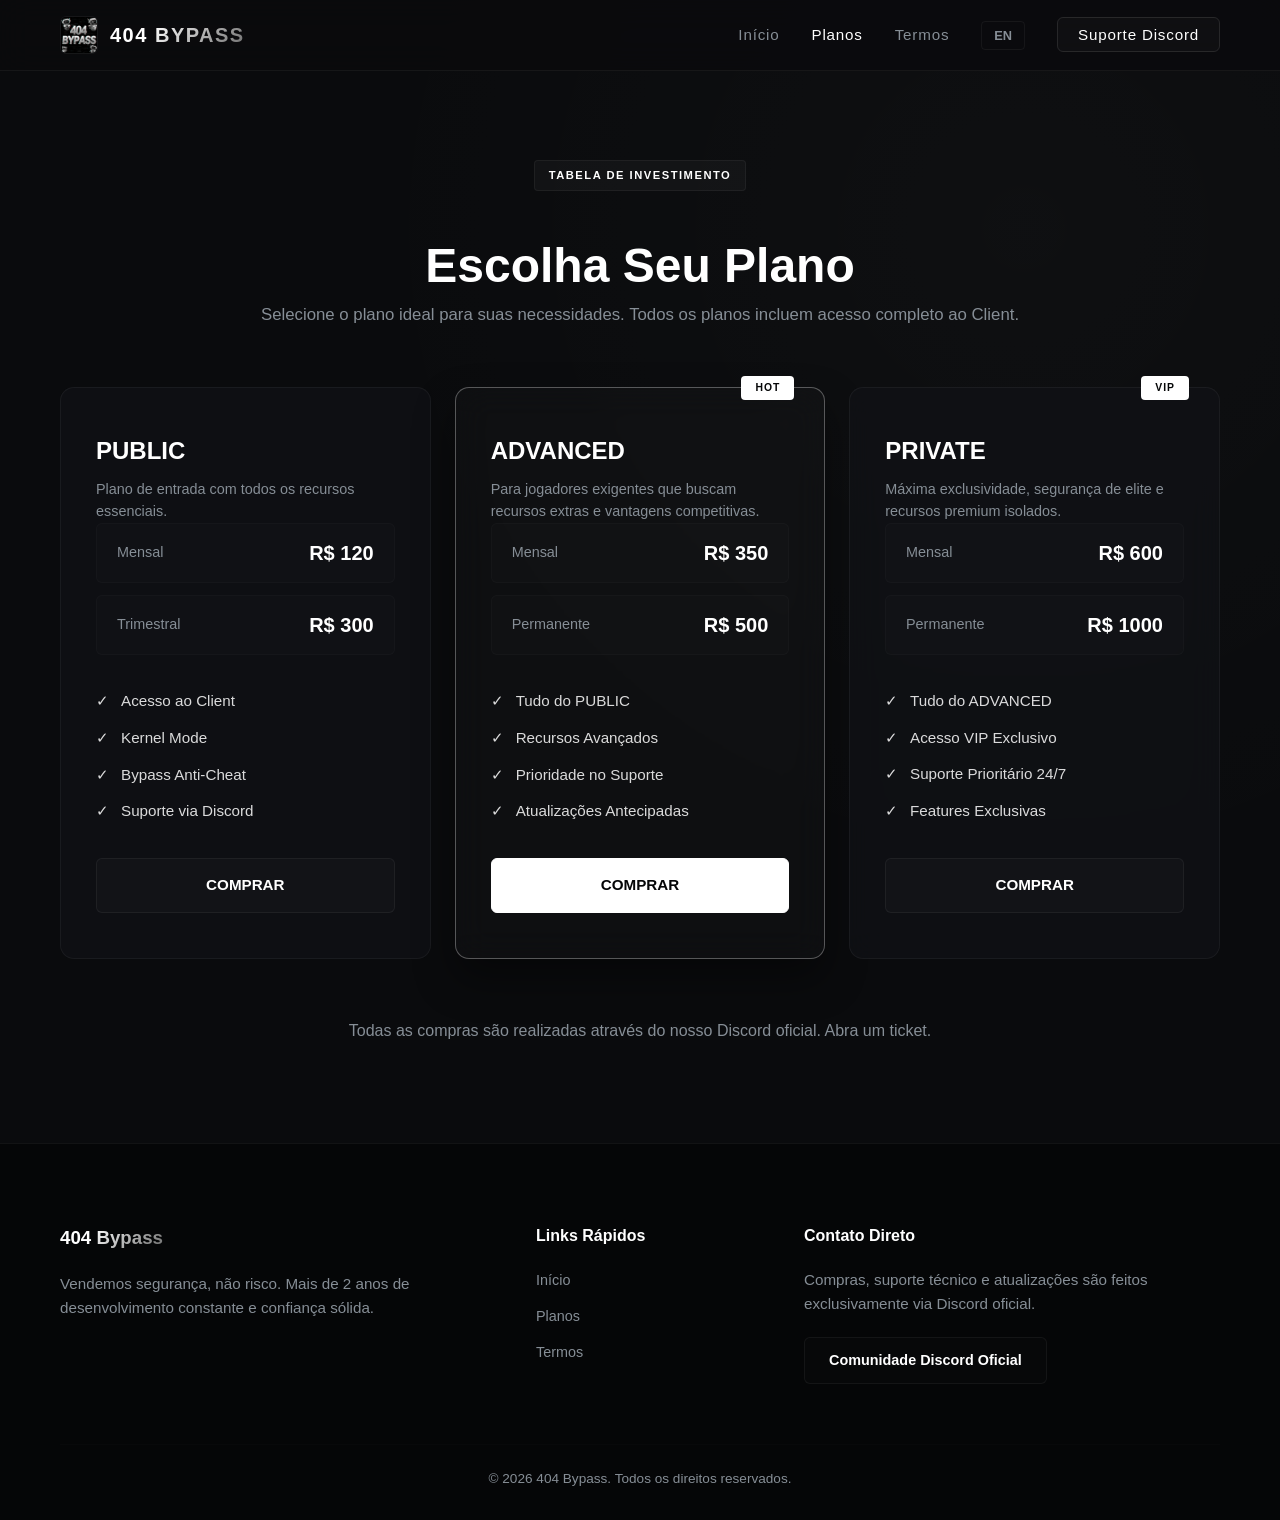
==== produtos.html @ 45433181 "Add files via upload" ====
<!DOCTYPE html>
<html lang="pt-BR">
<head>
    <meta charset="UTF-8">
    <meta name="viewport" content="width=device-width, initial-scale=1.0">
    <title>Planos | 404 Bypass</title>
    <link rel="stylesheet" href="style.css">
</head>
<body>

    <nav class="navbar">
        <div class="container">
            <div class="nav-container">
                <div class="logo-area">
                    <img src="404.png" alt="404 Bypass" class="nav-logo">
                    <span class="logo-text">404 <span class="accent">Bypass</span></span>
                </div>
                <ul class="nav-links">
                    <li><a href="index.html" data-lang-pt="Início" data-lang-en="Home">Início</a></li>
                    <li><a href="produtos.html" class="active" data-lang-pt="Planos" data-lang-en="Plans">Planos</a></li>
                    <li><a href="termos.html" data-lang-pt="Termos" data-lang-en="Terms">Termos</a></li>
                    <li><button id="lang-toggle" class="btn-lang">EN</button></li>
                    <li><a href="https://discord.gg/RQXc3rwEGZ" target="_blank" class="btn-suporte" data-lang-pt="Suporte Discord" data-lang-en="Discord Support">Suporte Discord</a></li>
                </ul>
            </div>
        </div>
    </nav>

    <div class="page-wrapper">
        <div class="container">
            <div class="pricing-wrapper">
                <div class="pricing-header">
                    <span class="badge" data-lang-pt=" TABELA DE INVESTIMENTO" data-lang-en=" INVESTMENT TABLE"> TABELA DE INVESTIMENTO</span>
                    <h2 data-lang-pt="Escolha Seu Plano" data-lang-en="Choose Your Plan">Escolha Seu Plano</h2>
                    <p data-lang-pt="Selecione o plano ideal para suas necessidades. Todos os planos incluem acesso completo ao Client." data-lang-en="Select the ideal plan for your needs. All plans include full access to the Client.">Selecione o plano ideal para suas necessidades. Todos os planos incluem acesso completo ao Client.</p>
                </div>

                <div class="pricing-grid">
                    <div class="price-card">
                        <div class="card-header">
                            <h3>PUBLIC</h3>
                            <p data-lang-pt="Plano de entrada com todos os recursos essenciais." data-lang-en="Entry-level plan with all essential features.">Plano de entrada com todos os recursos essenciais.</p>
                        </div>
                        <div class="price-box">
                            <span class="period" data-lang-pt="Mensal" data-lang-en="Monthly">Mensal</span>
                            <span class="value">R$ 120</span>
                        </div>
                        <div class="price-box">
                            <span class="period" data-lang-pt="Trimestral" data-lang-en="Quarterly">Trimestral</span>
                            <span class="value">R$ 300</span>
                        </div>
                        <ul class="benefits-list">
                            <li><span class="check">✓</span> <span data-lang-pt="Acesso ao Client" data-lang-en="Client Access">Acesso ao Client</span></li>
                            <li><span class="check">✓</span> Kernel Mode</li>
                            <li><span class="check">✓</span> Bypass Anti-Cheat</li>
                            <li><span class="check">✓</span> <span data-lang-pt="Suporte via Discord" data-lang-en="Discord Support">Suporte via Discord</span></li>
                        </ul>
                        <a href="https://discord.gg/RQXc3rwEGZ" target="_blank" class="btn-buy" data-lang-pt="COMPRAR" data-lang-en="BUY NOW">COMPRAR</a>
                    </div>

                    <div class="price-card featured">
                        <div class="hot-badge"> HOT</div>
                        <div class="card-header">
                            <h3>ADVANCED</h3>
                            <p data-lang-pt="Para jogadores exigentes que buscam recursos extras e vantagens competitivas." data-lang-en="For demanding players seeking extra features and competitive advantages.">Para jogadores exigentes que buscam recursos extras e vantagens competitivas.</p>
                        </div>
                        <div class="price-box">
                            <span class="period" data-lang-pt="Mensal" data-lang-en="Monthly">Mensal</span>
                            <span class="value">R$ 350</span>
                        </div>
                        <div class="price-box">
                            <span class="period" data-lang-pt="Permanente" data-lang-en="Lifetime">Permanente</span>
                            <span class="value">R$ 500</span>
                        </div>
                        <ul class="benefits-list">
                            <li><span class="check">✓</span> <span data-lang-pt="Tudo do PUBLIC" data-lang-en="Everything in PUBLIC">Tudo do PUBLIC</span></li>
                            <li><span class="check">✓</span> <span data-lang-pt="Recursos Avançados" data-lang-en="Advanced Features">Recursos Avançados</span></li>
                            <li><span class="check">✓</span> <span data-lang-pt="Prioridade no Suporte" data-lang-en="Priority Support">Prioridade no Suporte</span></li>
                            <li><span class="check">✓</span> <span data-lang-pt="Atualizações Antecipadas" data-lang-en="Early Updates">Atualizações Antecipadas</span></li>
                        </ul>
                        <a href="https://discord.gg/RQXc3rwEGZ" target="_blank" class="btn-buy btn-featured" data-lang-pt="COMPRAR" data-lang-en="BUY NOW">COMPRAR</a>
                    </div>

                    <div class="price-card">
                        <div class="vip-badge"> VIP</div>
                        <div class="card-header">
                            <h3>PRIVATE</h3>
                            <p data-lang-pt="Máxima exclusividade, segurança de elite e recursos premium isolados." data-lang-en="Maximum exclusivity, elite security, and isolated premium features.">Máxima exclusividade, segurança de elite e recursos premium isolados.</p>
                        </div>
                        <div class="price-box">
                            <span class="period" data-lang-pt="Mensal" data-lang-en="Monthly">Mensal</span>
                            <span class="value">R$ 600</span>
                        </div>
                        <div class="price-box">
                            <span class="period" data-lang-pt="Permanente" data-lang-en="Lifetime">Permanente</span>
                            <span class="value">R$ 1000</span>
                        </div>
                        <ul class="benefits-list">
                            <li><span class="check">✓</span> <span data-lang-pt="Tudo do ADVANCED" data-lang-en="Everything in ADVANCED">Tudo do ADVANCED</span></li>
                            <li><span class="check">✓</span> <span data-lang-pt="Acesso VIP Exclusivo" data-lang-en="Exclusive VIP Access">Acesso VIP Exclusivo</span></li>
                            <li><span class="check">✓</span> <span data-lang-pt="Suporte Prioritário 24/7" data-lang-en="24/7 Priority Support">Suporte Prioritário 24/7</span></li>
                            <li><span class="check">✓</span> <span data-lang-pt="Features Exclusivas" data-lang-en="Exclusive Features">Features Exclusivas</span></li>
                        </ul>
                        <a href="https://discord.gg/RQXc3rwEGZ" target="_blank" class="btn-buy" data-lang-pt="COMPRAR" data-lang-en="BUY NOW">COMPRAR</a>
                    </div>
                </div>

                <p class="pricing-notice" data-lang-pt="Todas as compras são realizadas através do nosso Discord oficial. Abra um ticket." data-lang-en="All purchases are made through our official Discord. Open a ticket.">Todas as compras são realizadas através do nosso Discord oficial. <a href="https://discord.gg/RQXc3rwEGZ" target="_blank">Abra um ticket.</a></p>
            </div>
        </div>
    </div>

    <footer>
        <div class="container">
            <div class="footer-container">
                <div>
                    <h3>404 <span class="accent">Bypass</span></h3>
                    <p data-lang-pt="Vendemos segurança, não risco. Mais de 2 anos de desenvolvimento constante e confiança sólida." data-lang-en="We sell security, not risk. Over 2 years of constant development and solid trust.">Vendemos segurança, não risco. Mais de 2 anos de desenvolvimento constante e confiança sólida.</p>
                </div>
                <div>
                    <h4 data-lang-pt="Links Rápidos" data-lang-en="Quick Links">Links Rápidos</h4>
                    <ul>
                        <li><a href="index.html" data-lang-pt="Início" data-lang-en="Home">Início</a></li>
                        <li><a href="produtos.html" data-lang-pt="Planos" data-lang-en="Plans">Planos</a></li>
                        <li><a href="termos.html" data-lang-pt="Termos" data-lang-en="Terms">Termos</a></li>
                    </ul>
                </div>
                <div>
                    <h4 data-lang-pt="Contato Direto" data-lang-en="Direct Contact">Contato Direto</h4>
                    <p data-lang-pt="Compras, suporte técnico e atualizações são feitos exclusivamente via Discord oficial." data-lang-en="Purchases, technical support, and updates are done exclusively via our official Discord.">Compras, suporte técnico e atualizações são feitos exclusivamente via Discord oficial.</p>
                    <a href="https://discord.gg/RQXc3rwEGZ" target="_blank" class="btn-footer-discord" data-lang-pt="Comunidade Discord Oficial" data-lang-en="Official Discord Community">Comunidade Discord Oficial</a>
                </div>
            </div>
            <div class="footer-bottom">
                <p>&copy; 2026 404 Bypass. <span data-lang-pt="Todos os direitos reservados." data-lang-en="All rights reserved.">Todos os direitos reservados.</span></p>
            </div>
        </div>
    </footer>

    <script src="script.js"></script>
</body>
</html>
---- style.css ----
/* --- CONFIGURAÇÕES GLOBAIS --- */
* {
    margin: 0;
    padding: 0;
    box-sizing: border-box;
    font-family: 'Segoe UI', Roboto, sans-serif;
}

:root {
    --bg-darker: #050607;
    --bg-main: #0a0b0d;
    --bg-card: rgba(17, 19, 23, 0.65);
    --bg-nav: rgba(10, 11, 13, 0.8);
    --border-color: rgba(255, 255, 255, 0.05);
    --border-hover: rgba(255, 255, 255, 0.15);
    --text-main: #f1f3f5;
    --text-muted: #868e96;
    --gradient-silver: linear-gradient(135deg, #ffffff 0%, #b5b5b5 50%, #707070 100%);
    --glass-blur: blur(16px);
}

body {
    background-color: var(--bg-main);
    color: var(--text-main);
    overflow-x: hidden;
    -webkit-user-select: none;
    -moz-user-select: none;
    -ms-user-select: none;
    user-select: none;
    line-height: 1.5;
}

/* Centralizador de conteúdo rígido - Corrige o erro da imagem estourada */
.container {
    max-width: 1200px;
    margin: 0 auto;
    padding: 0 20px;
    width: 100%;
}

/* --- NAVBAR PREMIUM --- */
.navbar {
    background-color: var(--bg-nav);
    backdrop-filter: var(--glass-blur);
    -webkit-backdrop-filter: var(--glass-blur);
    border-bottom: 1px solid var(--border-color);
    position: fixed;
    top: 0;
    width: 100%;
    z-index: 1000;
}

.nav-container {
    display: flex;
    justify-content: space-between;
    align-items: center;
    padding: 16px 0;
}

.logo-area {
    display: flex;
    align-items: center;
    gap: 12px;
}

.nav-logo {
    width: 38px;
    height: 38px;
    border-radius: 6px;
    object-fit: cover;
    border: 1px solid var(--border-color);
}

.logo-text {
    font-size: 1.25rem;
    font-weight: 800;
    color: #fff;
    letter-spacing: 1.5px;
    text-transform: uppercase;
}

.accent {
    background: var(--gradient-silver);
    -webkit-background-clip: text;
    -webkit-text-fill-color: transparent;
}

.nav-links {
    display: flex;
    align-items: center;
    list-style: none;
    gap: 32px;
}

.nav-links a {
    color: var(--text-muted);
    text-decoration: none;
    font-size: 0.95rem;
    font-weight: 500;
    letter-spacing: 0.8px;
    transition: color 0.3s ease;
}

.nav-links a:hover, .nav-links a.active {
    color: #fff;
}

.btn-suporte {
    border: 1px solid rgba(255, 255, 255, 0.1);
    padding: 8px 20px;
    border-radius: 6px;
    color: #fff !important;
    background: rgba(255, 255, 255, 0.02);
    transition: all 0.3s ease;
}

.btn-suporte:hover {
    background: #fff;
    color: var(--bg-darker) !important;
    box-shadow: 0 0 20px rgba(255, 255, 255, 0.2);
    border-color: #fff;
}

/* --- BLOCO PADRÃO ANTI-ZOOM (UNIFICAÇÃO VERTICAL CORRIGIDA) --- */
.page-wrapper {
    padding: 160px 0 100px 0;
    min-height: calc(100vh - 250px);
    display: flex;
    align-items: center;
    background: radial-gradient(circle at 80% 20%, rgba(255, 255, 255, 0.02) 0%, transparent 50%);
}

/* --- CONFIGURAÇÃO DA GRADE HERO (INÍCIO) --- */
.hero-grid {
    display: flex;
    align-items: center;
    justify-content: space-between;
    gap: 60px;
    width: 100%;
}

.hero-content {
    flex: 1;
}

.badge {
    background: rgba(255, 255, 255, 0.03);
    border: 1px solid var(--border-color);
    color: #fff;
    padding: 6px 14px;
    border-radius: 4px;
    font-size: 0.7rem;
    font-weight: 600;
    text-transform: uppercase;
    display: inline-block;
    margin-bottom: 24px;
    letter-spacing: 1.5px;
}

.hero-content h1 {
    font-size: 3.4rem;
    font-weight: 800;
    color: #fff;
    line-height: 1.15;
    margin-bottom: 20px;
    letter-spacing: -1px;
}

.gradient-text {
    background: var(--gradient-silver);
    -webkit-background-clip: text;
    -webkit-text-fill-color: transparent;
}

.hero-content p {
    font-size: 1.05rem;
    color: var(--text-muted);
    margin-bottom: 36px;
    line-height: 1.65;
}

.hero-btns {
    display: flex;
    gap: 16px;
}

/* --- BOTÕES EXTRA ESTILIZADOS --- */
.btn-primary {
    background: #fff;
    color: var(--bg-darker);
    text-decoration: none;
    padding: 14px 34px;
    font-weight: 700;
    border-radius: 6px;
    font-size: 0.95rem;
    transition: all 0.3s cubic-bezier(0.4, 0, 0.2, 1);
}

.btn-primary:hover {
    box-shadow: 0 0 30px rgba(255, 255, 255, 0.3);
    transform: translateY(-2px);
}

.btn-secondary {
    background: rgba(255, 255, 255, 0.02);
    color: #fff;
    text-decoration: none;
    padding: 14px 34px;
    font-weight: 600;
    border-radius: 6px;
    font-size: 0.95rem;
    border: 1px solid var(--border-color);
    transition: all 0.3s ease;
}

.btn-secondary:hover {
    background: rgba(255, 255, 255, 0.06);
    border-color: var(--border-hover);
    transform: translateY(-2px);
}

.hero-image-area {
    display: flex;
    justify-content: flex-end;
    align-items: center;
}

.logo-glow-wrapper {
    position: relative;
    background: rgba(255, 255, 255, 0.01);
    border: 1px solid var(--border-color);
    padding: 16px;
    border-radius: 16px;
    box-shadow: 0 30px 60px rgba(0, 0, 0, 0.6);
}

.hero-logo {
    width: 340px;
    height: 340px;
    border-radius: 10px;
    object-fit: cover;
    display: block;
    pointer-events: none;
}

/* --- FEATURES CARD --- */
.features {
    padding: 60px 0 120px 0;
}

.features-grid {
    display: grid;
    grid-template-columns: repeat(auto-fit, minmax(300px, 1fr));
    gap: 24px;
}

.feature-card {
    background: var(--bg-card);
    backdrop-filter: var(--glass-blur);
    -webkit-backdrop-filter: var(--glass-blur);
    border: 1px solid var(--border-color);
    padding: 40px 35px;
    border-radius: 12px;
    transition: all 0.3s ease;
}

.feature-card:hover {
    border-color: var(--border-hover);
    background: rgba(255, 255, 255, 0.02);
    transform: translateY(-4px);
}

.feature-card .icon {
    font-size: 1.8rem;
    margin-bottom: 20px;
}

.feature-card h3 {
    color: #fff;
    font-size: 1.25rem;
    margin-bottom: 12px;
}

.feature-card p {
    color: var(--text-muted);
    font-size: 0.95rem;
    line-height: 1.6;
}

/* --- DESIGN DA PÁGINA DE PLANOS --- */
.pricing-wrapper {
    width: 100%;
}

.pricing-header {
    text-align: center;
    margin-bottom: 60px;
}

.pricing-header h2 {
    font-size: 3rem;
    color: #fff;
    font-weight: 800;
    margin-top: 15px;
}

.pricing-header p {
    color: var(--text-muted);
    font-size: 1.05rem;
}

.pricing-grid {
    display: grid;
    grid-template-columns: repeat(auto-fit, minmax(320px, 1fr));
    gap: 24px;
}

.price-card {
    background: var(--bg-card);
    backdrop-filter: var(--glass-blur);
    -webkit-backdrop-filter: var(--glass-blur);
    border: 1px solid var(--border-color);
    border-radius: 14px;
    padding: 45px 35px;
    position: relative;
    transition: all 0.3s ease;
}

.price-card:hover {
    transform: translateY(-4px);
    border-color: var(--border-hover);
}

.price-card.featured {
    border: 1px solid rgba(255, 255, 255, 0.3);
    background: rgba(255, 255, 255, 0.02);
    box-shadow: 0 20px 40px rgba(0, 0, 0, 0.4);
}

.hot-badge, .vip-badge {
    position: absolute;
    top: -12px;
    right: 30px;
    background: #fff;
    color: var(--bg-darker);
    padding: 4px 14px;
    border-radius: 4px;
    font-weight: 800;
    font-size: 0.65rem;
    letter-spacing: 1px;
}

.card-header h3 {
    font-size: 1.5rem;
    color: #fff;
    margin-bottom: 10px;
}

.card-header p {
    color: var(--text-muted);
    font-size: 0.9rem;
    min-height: 44px;
}

.price-box {
    display: flex;
    justify-content: space-between;
    align-items: center;
    background: rgba(255, 255, 255, 0.01);
    padding: 14px 20px;
    border-radius: 6px;
    margin-bottom: 12px;
    border: 1px solid rgba(255, 255, 255, 0.02);
}

.price-box .period {
    color: var(--text-muted);
    font-size: 0.9rem;
}

.price-box .value {
    font-size: 1.25rem;
    font-weight: 700;
    color: #fff;
}

.benefits-list {
    list-style: none;
    margin: 35px 0;
}

.benefits-list li {
    margin-bottom: 14px;
    font-size: 0.95rem;
    display: flex;
    align-items: center;
    gap: 12px;
    color: rgba(255, 255, 255, 0.85);
}

.btn-buy {
    display: block;
    text-align: center;
    background: rgba(255, 255, 255, 0.02);
    color: #fff;
    text-decoration: none;
    padding: 15px;
    border-radius: 6px;
    font-weight: 700;
    font-size: 0.95rem;
    border: 1px solid var(--border-color);
    transition: all 0.3s ease;
}

.btn-buy:hover {
    background: rgba(255, 255, 255, 0.06);
    border-color: var(--border-hover);
}

.btn-featured {
    background: #fff;
    color: var(--bg-darker);
    border-color: #fff;
}

.btn-featured:hover {
    box-shadow: 0 8px 24px rgba(255, 255, 255, 0.15);
}

.pricing-notice {
    text-align: center;
    margin-top: 60px;
    color: var(--text-muted);
}

.pricing-notice a {
    color: #fff;
    text-decoration: none;
    border-bottom: 1px solid rgba(255, 255, 255, 0.3);
}

/* --- DESIGN DA PÁGINA DE TERMOS --- */
.terms-content {
    background: var(--bg-card);
    backdrop-filter: var(--glass-blur);
    -webkit-backdrop-filter: var(--glass-blur);
    border: 1px solid var(--border-color);
    padding: 50px;
    border-radius: 14px;
    width: 100%;
}

.terms-content h2 {
    color: #fff;
    margin-bottom: 30px;
    font-size: 2rem;
    border-bottom: 1px solid var(--border-color);
    padding-bottom: 16px;
}

.terms-content h3 {
    color: #fff;
    margin: 30px 0 12px 0;
    font-size: 1.25rem;
}

.terms-content p {
    color: var(--text-muted);
    font-size: 0.95rem;
    line-height: 1.7;
    margin-bottom: 18px;
}

.terms-content ul {
    margin-left: 24px;
    margin-bottom: 24px;
    color: var(--text-muted);
}

.terms-content li {
    margin-bottom: 12px;
    line-height: 1.6;
}

/* --- FOOTER UNIFICADO --- */
footer {
    background-color: var(--bg-darker);
    border-top: 1px solid var(--border-color);
    padding: 80px 0 30px 0;
}

.footer-container {
    display: grid;
    grid-template-columns: 2fr 1fr 2fr;
    gap: 60px;
}

.footer-container h3, .footer-container h4 {
    color: #fff;
    margin-bottom: 20px;
}

.footer-container p {
    color: var(--text-muted);
    font-size: 0.95rem;
    line-height: 1.6;
}

.footer-container ul {
    list-style: none;
}

.footer-container ul li {
    margin-bottom: 12px;
}

.footer-container ul li a {
    color: var(--text-muted);
    text-decoration: none;
    font-size: 0.9rem;
    transition: color 0.3s ease;
}

.footer-container ul li a:hover {
    color: #fff;
}

.btn-footer-discord {
    display: inline-block;
    border: 1px solid var(--border-color);
    color: #fff;
    text-decoration: none;
    padding: 12px 24px;
    border-radius: 6px;
    margin-top: 20px;
    font-size: 0.9rem;
    font-weight: 600;
    background: rgba(255,255,255,0.01);
    transition: all 0.3s ease;
}

.btn-footer-discord:hover {
    background: #fff;
    color: var(--bg-darker);
    border-color: #fff;
}

.footer-bottom {
    text-align: center;
    margin-top: 60px;
    padding-top: 24px;
    border-top: 1px solid rgba(255,255,255,0.01);
    font-size: 0.85rem;
    color: var(--text-muted);
}

/* --- SISTEMA RESPONSIVO INTELIGENTE --- */
@media (max-width: 992px) {
    .page-wrapper {
        padding-top: 120px;
    }

    .hero-grid {
        flex-direction: column-reverse;
        text-align: center;
        gap: 40px;
    }

    .hero-image-area {
        justify-content: center;
        width: 100%;
    }

    .hero-logo {
        width: 260px;
        height: 260px;
    }

    .hero-content h1 {
        font-size: 2.6rem;
    }

    .hero-btns {
        justify-content: center;
    }

    .footer-container {
        grid-template-columns: 1fr;
        gap: 40px;
        text-align: center;
    }
}

@media (max-width: 600px) {
    .nav-container {
        flex-direction: column;
        gap: 14px;
    }

    .nav-links {
        gap: 16px;
        flex-wrap: wrap;
        justify-content: center;
    }

    .page-wrapper {
        padding-top: 170px;
    }

    .hero-content h1 {
        font-size: 2.1rem;
    }

    .hero-btns {
        flex-direction: column;
    }

    .pricing-header h2 {
        font-size: 2.3rem;
    }

    .terms-content {
        padding: 24px 20px;
    }
}
/* --- COMPONENTES ADICIONAIS DE MELHORIA --- */
.btn-lang {
    background: transparent;
    border: 1px solid var(--border-color);
    color: var(--text-muted);
    padding: 6px 12px;
    border-radius: 4px;
    cursor: pointer;
    font-weight: 700;
    font-size: 0.8rem;
    transition: all 0.3s ease;
}
.btn-lang:hover {
    color: #fff;
    border-color: #fff;
}

/* Status / Stats Section */
.stats-section {
    padding: 40px 0;
    border-top: 1px solid var(--border-color);
    border-bottom: 1px solid var(--border-color);
    background: rgba(255,255,255,0.01);
}
.stats-grid {
    display: grid;
    grid-template-columns: repeat(auto-fit, minmax(200px, 1fr));
    text-align: center;
    gap: 30px;
}
.stat-item h2 {
    font-size: 2.5rem;
    font-weight: 800;
}
.stat-item p {
    color: var(--text-muted);
    font-size: 0.9rem;
    margin-top: 5px;
}

/* FAQ Component */
.faq-section {
    padding: 80px 0 120px 0;
}
.faq-header {
    text-align: center;
    margin-bottom: 40px;
}
.faq-header h2 {
    font-size: 2.2rem;
    color: #fff;
}
.faq-header p {
    color: var(--text-muted);
}
.faq-container {
    max-width: 800px;
    margin: 0 auto;
    display: flex;
    flex-direction: column;
    gap: 16px;
}
.faq-item {
    background: var(--bg-card);
    border: 1px solid var(--border-color);
    border-radius: 8px;
    overflow: hidden;
}
.faq-question {
    width: 100%;
    background: transparent;
    border: none;
    color: #fff;
    text-align: left;
    padding: 20px;
    font-size: 1.05rem;
    font-weight: 600;
    cursor: pointer;
    display: flex;
    justify-content: space-between;
    align-items: center;
}
.faq-answer {
    max-height: 0;
    overflow: hidden;
    transition: max-height 0.3s ease;
    padding: 0 20px;
}
.faq-answer p {
    color: var(--text-muted);
    padding-bottom: 20px;
    font-size: 0.95rem;
    line-height: 1.6;
}
.faq-item.active .faq-answer {
    max-height: 200px;
}
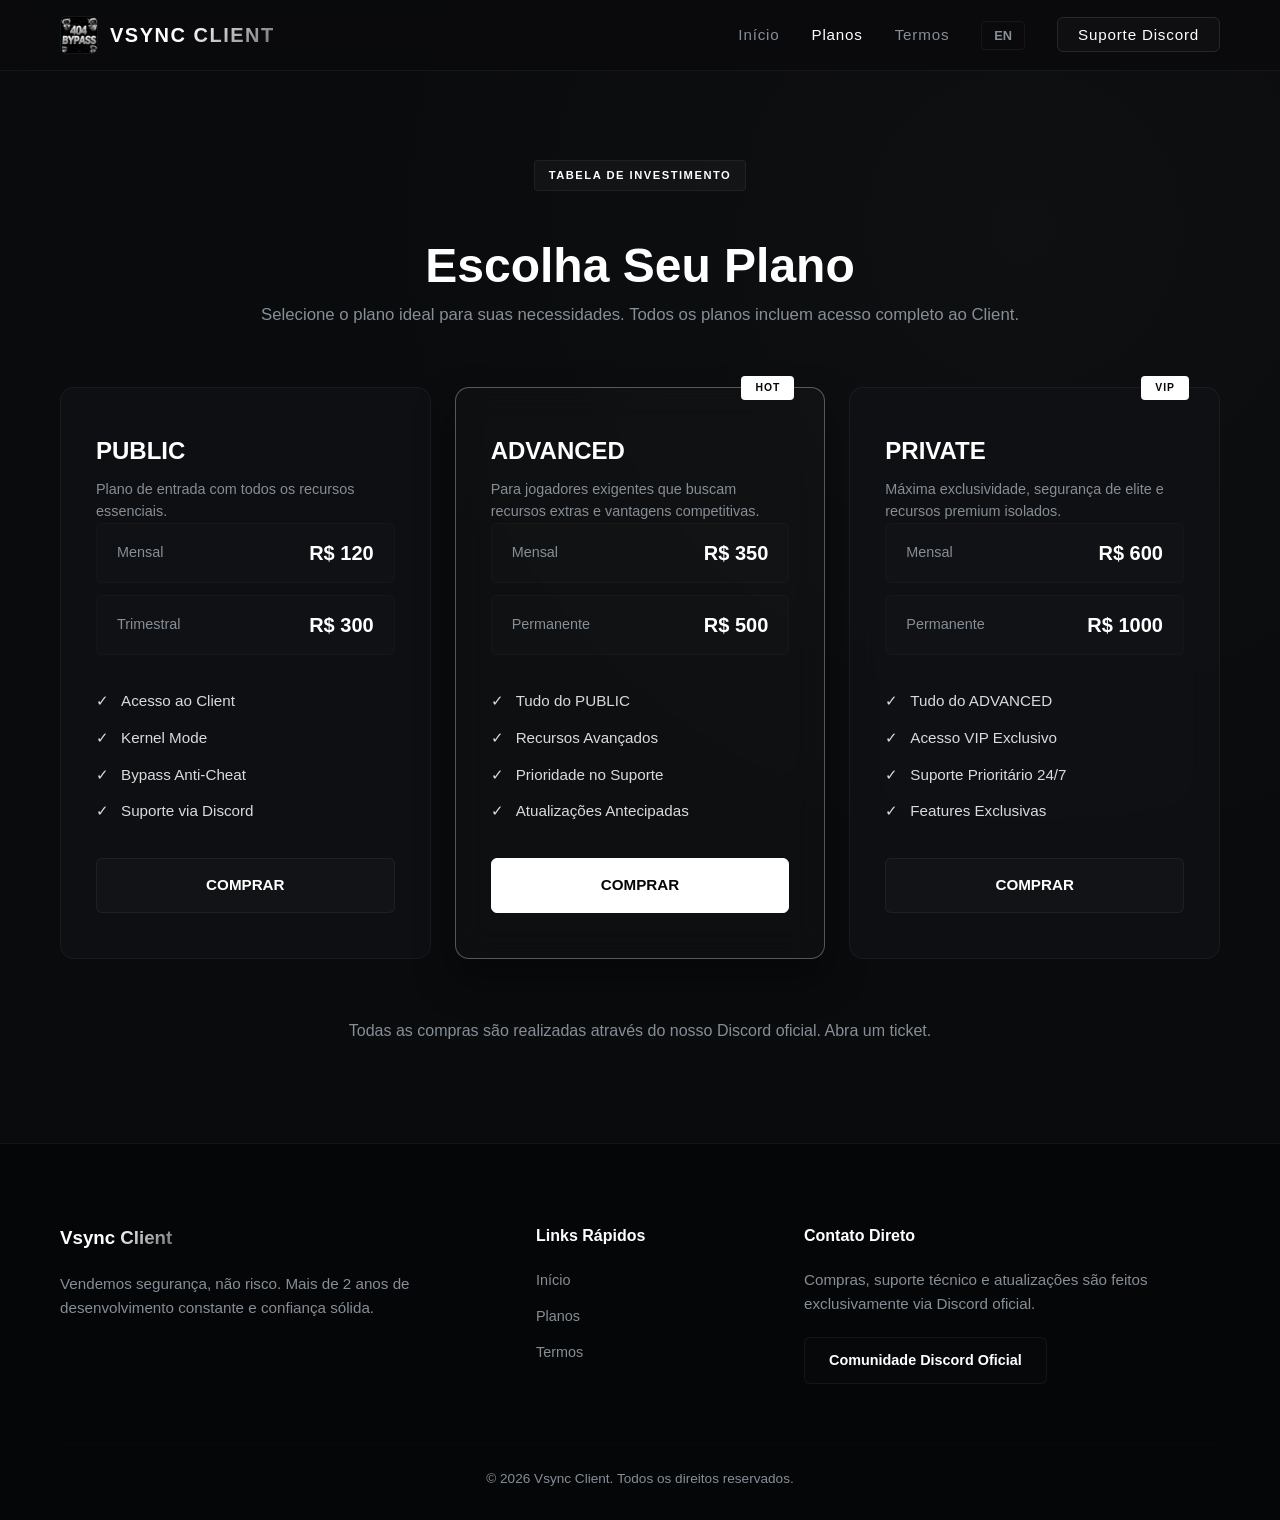
==== commit d4101e1c: "Update produtos.html" ====
--- a/produtos.html
+++ b/produtos.html
@@ -3,7 +3,7 @@
 <head>
     <meta charset="UTF-8">
     <meta name="viewport" content="width=device-width, initial-scale=1.0">
-    <title>Planos | 404 Bypass</title>
+    <title>Planos | Vsync Client</title>
     <link rel="stylesheet" href="style.css">
 </head>
 <body>
@@ -12,8 +12,8 @@
         <div class="container">
             <div class="nav-container">
                 <div class="logo-area">
-                    <img src="404.png" alt="404 Bypass" class="nav-logo">
-                    <span class="logo-text">404 <span class="accent">Bypass</span></span>
+                    <img src="404.png" alt="Vsync Client" class="nav-logo">
+                    <span class="logo-text">Vsync <span class="accent">Client</span></span>
                 </div>
                 <ul class="nav-links">
                     <li><a href="index.html" data-lang-pt="Início" data-lang-en="Home">Início</a></li>
@@ -114,7 +114,7 @@
         <div class="container">
             <div class="footer-container">
                 <div>
-                    <h3>404 <span class="accent">Bypass</span></h3>
+                    <h3>Vsync <span class="accent">Client</span></h3>
                     <p data-lang-pt="Vendemos segurança, não risco. Mais de 2 anos de desenvolvimento constante e confiança sólida." data-lang-en="We sell security, not risk. Over 2 years of constant development and solid trust.">Vendemos segurança, não risco. Mais de 2 anos de desenvolvimento constante e confiança sólida.</p>
                 </div>
                 <div>
@@ -132,11 +132,11 @@
                 </div>
             </div>
             <div class="footer-bottom">
-                <p>&copy; 2026 404 Bypass. <span data-lang-pt="Todos os direitos reservados." data-lang-en="All rights reserved.">Todos os direitos reservados.</span></p>
+                <p>&copy; 2026 Vsync Client. <span data-lang-pt="Todos os direitos reservados." data-lang-en="All rights reserved.">Todos os direitos reservados.</span></p>
             </div>
         </div>
     </footer>
 
     <script src="script.js"></script>
 </body>
-</html>+</html>
